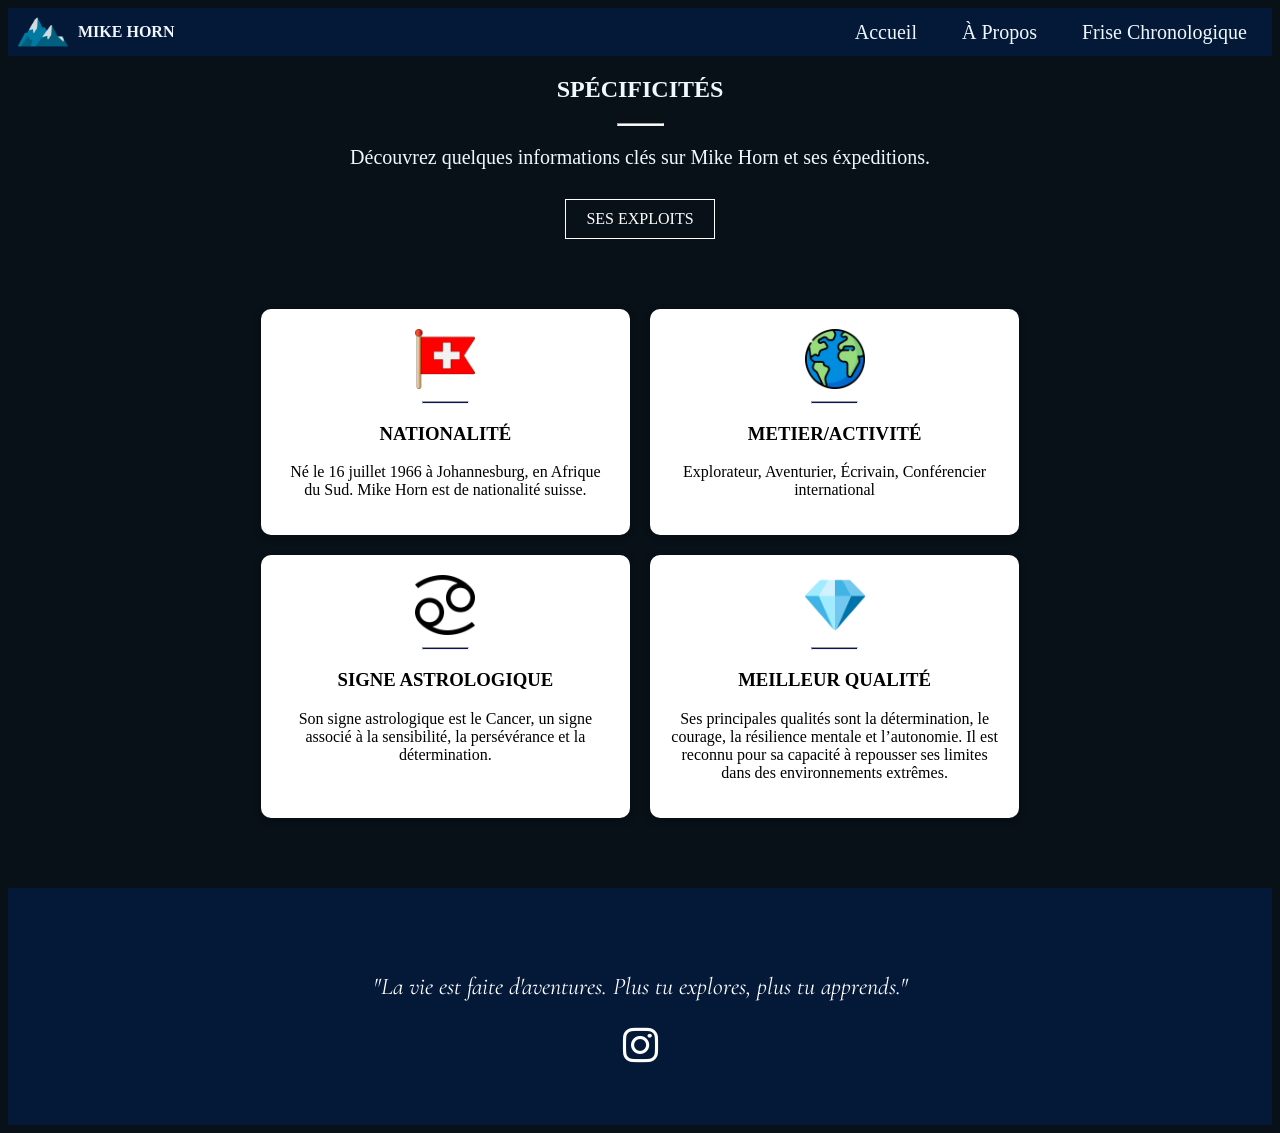
==== Carte.html @ ce566b1b "Projet Mike Horn" ====
<!DOCTYPE html>
<html lang="fr">

<head>
    <meta charset="UTF-8">
    <meta name="viewport" content="width=device-width, initial-scale=1.0">
    <link rel="stylesheet" href="stylecarte.css">
    <title>Profile</title>
    <link rel="stylesheet" href="https://cdnjs.cloudflare.com/ajax/libs/font-awesome/6.5.1/css/all.min.css">
    <link href="https://fonts.googleapis.com/css2?family=Cormorant+Garamond:ital@1&display=swap" rel="stylesheet">
</head>

<body>
    <main>
        <nav class="navbar">
            <article class="left">
                <img class="logo" src="assets/mountain.png" alt="montagne">
                <section class="titleNav">
                    <h1>MIKE HORN</h1>
                </section>
            </article>
            <section class="nav_lien">
                <a href="index.html"> Accueil</a>
                <a href="carte.html"> À Propos</a>
                <a href="frise.html"> Frise Chronologique</a>
            </section>
        </nav>

        <article class="parent">
            <h2>SPÉCIFICITÉS</h2>
            <hr class="ligne">
            <p class="police">Découvrez quelques informations clés sur Mike Horn et ses éxpeditions.</p>
            <a class="lien" href="https://www.mikehorn.com/expeditions/">SES EXPLOITS</a>
        </article>

        <section>
            <article class="cartes">
                <article class="carte">
                    <img class="image" src="assets/switzerland.png" />
                    <hr>
                    <h3>NATIONALITÉ</h3>
                    <p>Né le 16 juillet 1966 à Johannesburg, en Afrique du Sud. Mike Horn est de nationalité suisse.</p>
                </article>
                <article class="carte">
                    <img class="image" src="assets/earth.png" />
                    <hr>
                    <h3>METIER/ACTIVITÉ</h3>
                    <p>Explorateur, Aventurier, Écrivain, Conférencier international</p>
                </article>
                <article class="carte">
                    <img class="image" src="assets/cancer.png" />
                    <hr>
                    <h3>SIGNE ASTROLOGIQUE</h3>
                    <p>Son signe astrologique est le Cancer, un signe associé à la sensibilité, la persévérance et la
                        détermination.</p>
                </article>
                <article class="carte">
                    <img class="image" src="assets/diamond.png">
                    <hr>
                    <h3>MEILLEUR QUALITÉ</h3>
                    <p>Ses principales qualités sont la détermination, le courage, la résilience mentale et l’autonomie.
                        Il est reconnu pour sa capacité à repousser ses limites dans des environnements extrêmes.</p>
                </article>
            </article>
        </section>

    </main>

    <footer>
        <p>"La vie est faite d'aventures. Plus tu explores, plus tu apprends."</p>
        <a href="https://www.instagram.com/mikehornexplorer/">
            <i class="fa-brands fa-instagram"></i>
        </a>
    </footer>

</body>

</html>
---- stylecarte.css ----
body {
   background-color: rgb(8 16 24)
}

.navbar {
    background-color: rgb(4, 24, 56);
    display: flex; 
    justify-content: space-between;
    align-items: center;
    padding: 5px 10px;
    height: 38px;
    
    
}

.left {
    display: flex;
    align-items: center;
    gap: 10px;

}

.logo { 
    width: 50px;
    height: 50px;

}

.titleNav{
    color: aliceblue;
    font-family:'Times New Roman', Times, serif


}

.nav_lien {
    display: flex;
    gap: 15px;
}

.navbar a {
    font-size: 20px;
    text-decoration: none;
    padding: 15px;
    color: aliceblue;
    text-underline-offset: 8px;
    
}

a:hover {
    text-decoration: underline;
    color: #fff;
}

.parent{
    text-align: center;
    color: aliceblue;
} 

.police {  
    font-family: Georgia, 'Times New Roman', Times, serif;
    font-size: 20px;
} 

.lien { 
    color: #fff;
    text-decoration: none;
    margin-top: 10px;
    display: inline-block; 
    border: 1px solid white;
    padding: 10px 20px; 
    transition: 0.3s;
}

.lien:hover {
    transform: scale(1.05);
    text-decoration: none;
}

.ligne {
    background-color: white;
}

.cartes {
    display: grid;
    grid-template-columns: repeat(2, 1fr);
    gap: 20px; 
    width:60%;
    margin: 70px auto;
}

.carte {
    background-color: white;
    padding: 20px;
    border-radius: 10px;
    box-shadow: 0 2px 8px rgba(0,0,0,0.2);
    text-align: center;
    min-height: 100px;
    transition: 0.3s;
}

.carte:hover {
    transform: scale(1.05);
    
}

.image {
    width: 60px; 
}

hr {
    width: 45px;
    height: 1px;
    background-color: rgb(6, 20, 90);
}


footer {
    background-color: rgb(4 24 56);
    text-align: center; 
    color: white;
    padding: 60px 20px;
}

footer p {
    font-family: "Cormorant Garamond", serif;
    font-style: italic;
    font-size: 24px;
}

.fa-instagram {
    font-size: 40px;
    color: white; 
    transition: 0.3s;
} 

.fa-instagram:hover {
    transform: scale(1.05);
}

@media (max-width: 768px) {

    
    .cartes {
        grid-template-columns: 1fr;
        width: 90%;
        margin: 40px auto;
    }

    .carte {
        width: 100%;
    }

    .navbar {
        flex-direction: column;
        height: auto;
        gap: 10px;
        text-align: center;
    }

    .navbar a {
        font-size: 18px;
        padding: 10px;
    }

    
    .titleNav h1 {
        font-size: 20px;
    }

 
    .logo {
        width: 35px;
        height: 35px;
    }

    .parent {
        padding: 0 15px;
    }

    
    .lien {
        font-size: 16px;
        padding: 8px 15px;
    }

    
    .image {
        width: 50px;
    }
}
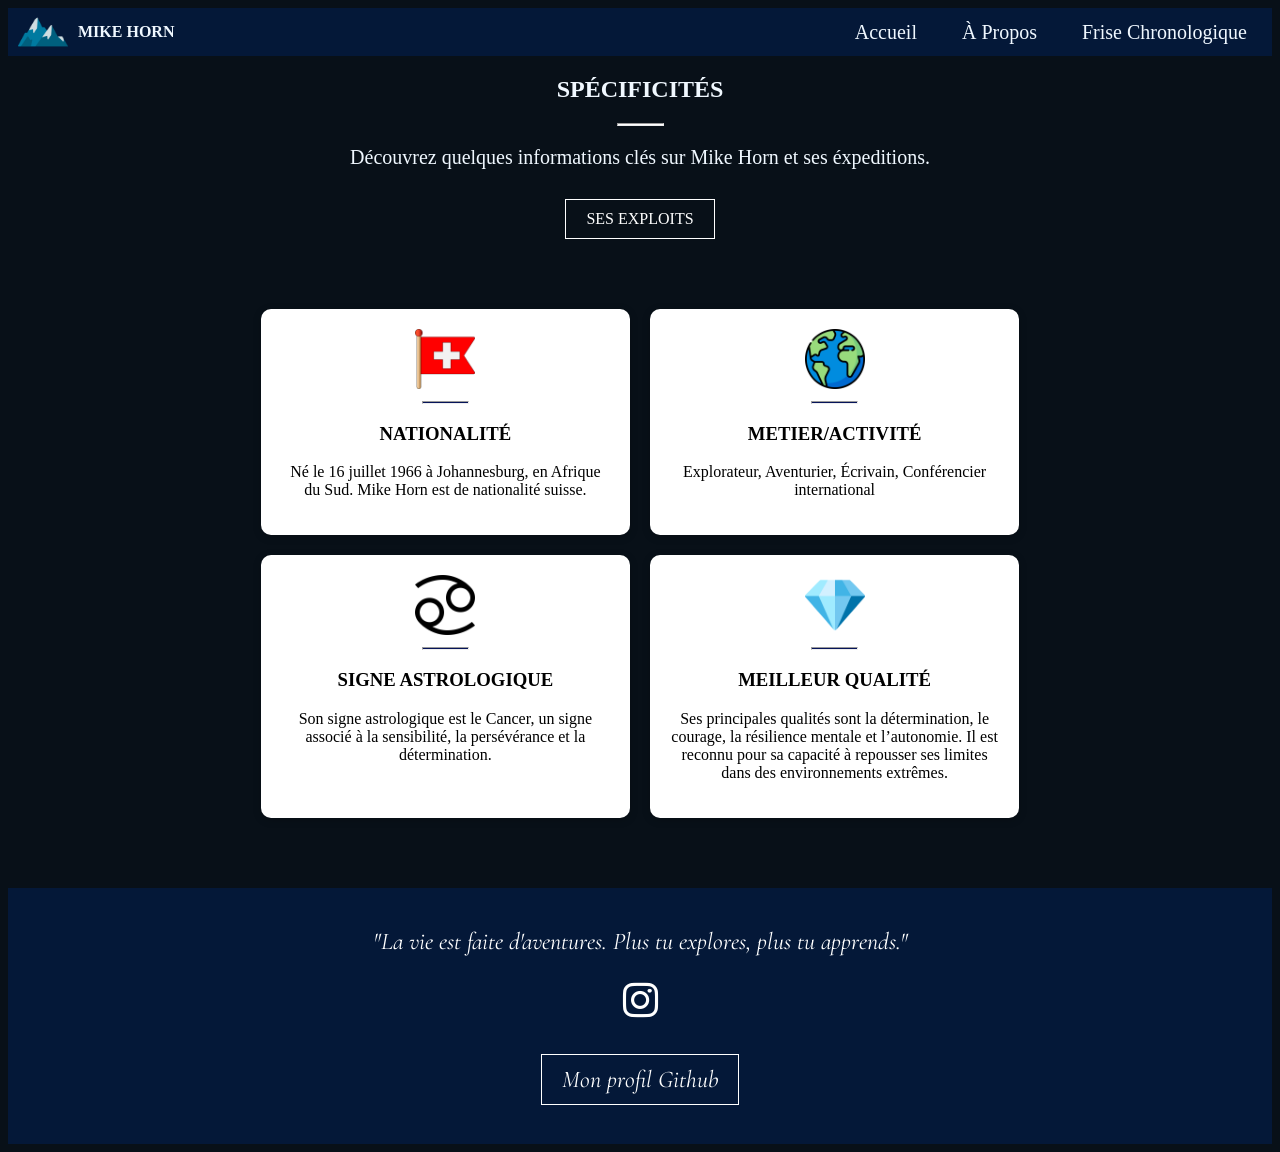
==== commit ec24d143: "Projet Mike Horn-Git hub" ====
--- a/Carte.html
+++ b/Carte.html
@@ -11,7 +11,7 @@
 </head>
 
 <body>
-    <main>
+    <header>
         <nav class="navbar">
             <article class="left">
                 <img class="logo" src="assets/mountain.png" alt="montagne">
@@ -25,6 +25,9 @@
                 <a href="frise.html"> Frise Chronologique</a>
             </section>
         </nav>
+    </header>
+
+    <main>
 
         <article class="parent">
             <h2>SPÉCIFICITÉS</h2>
@@ -70,7 +73,8 @@
         <p>"La vie est faite d'aventures. Plus tu explores, plus tu apprends."</p>
         <a href="https://www.instagram.com/mikehornexplorer/">
             <i class="fa-brands fa-instagram"></i>
-        </a>
+        </a> 
+        <p><a class="lien" href="https://github.com/Mayulie"> Mon profil Github</a></p>
     </footer>
 
 </body>
--- a/stylecarte.css
+++ b/stylecarte.css
@@ -114,12 +114,11 @@
     background-color: rgb(6, 20, 90);
 }
 
-
 footer {
     background-color: rgb(4 24 56);
     text-align: center; 
     color: white;
-    padding: 60px 20px;
+    padding: 15px 20px;
 }
 
 footer p {
